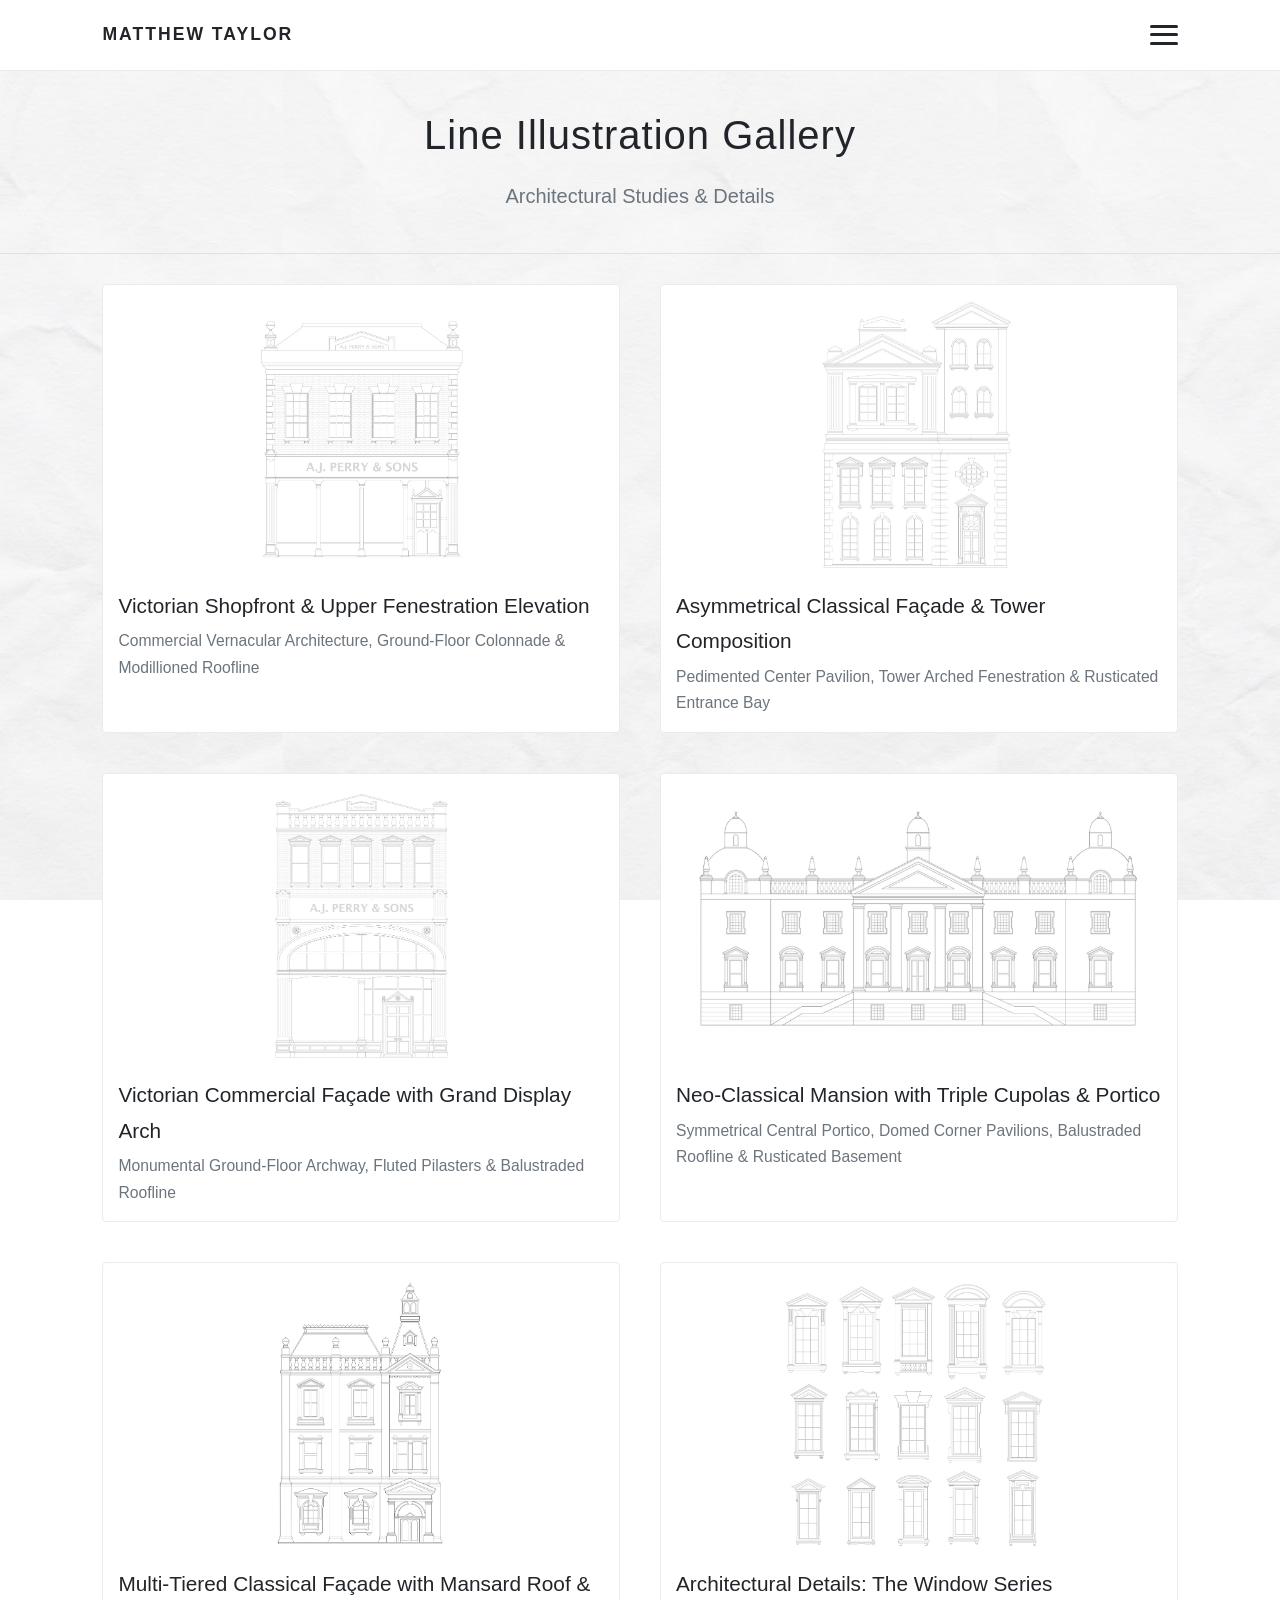
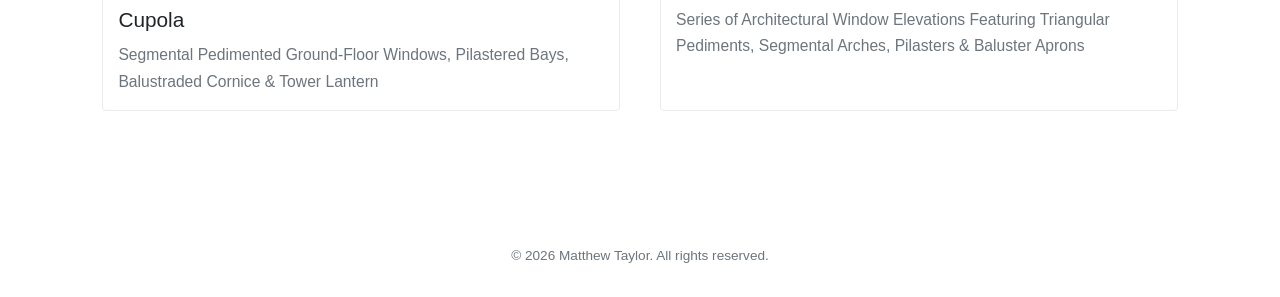
==== gallery/index.html @ 96f62182 "Add files via upload" ====
<!DOCTYPE html>
<html lang="en">
<head>
    <meta charset="UTF-8">
    <meta name="viewport" content="width=device-width, initial-scale=1.0">
    <title>Gallery - Architectural Illustration</title>
    <link rel="stylesheet" href="../style.css">
</head>
<body>

    <!-- Header / Navigation -->
    <!-- <header>
        <div class="logo"><a href="/" class="logo-link">MATTHEW TAYLOR</a></div> -->
        
        <!-- Hamburger Icon -->
        <!-- <button class="hamburger-toggle" id="hamburger-btn" aria-label="Toggle navigation">
            <span class="bar"></span>
            <span class="bar"></span>
            <span class="bar"></span>
        </button> -->

        <!-- Full Screen Nav Overlay -->
        <!-- <nav class="nav-menu" id="nav-menu">
            <a href="/">Illustration</a>
            <a href="gallery/" class="active-link">Gallery</a>
            <a href="/#about">About</a>
            <a href="#contact-modal" id="contact-link">Contact</a>
        </nav>
    </header> -->

    <div id="header-container"></div>

    <!-- Gallery Hero Section -->
    <section class="hero">
        <h1>Line Illustration Gallery</h1>
        <p>Architectural Studies & Details</p>
    </section>

    <!-- Gallery Grid Section -->
    <section class="gallery-section">
        <div class="gallery-grid">

            <div class="gallery-card">
                <img src="../images/img30.jpeg" alt="Victorian Shopfront & Upper Fenestration Elevation" class="project-img">
                <div class="gallery-card-info">
                    <h3>Victorian Shopfront & Upper Fenestration Elevation</h3>
                    <p>Commercial Vernacular Architecture, Ground-Floor Colonnade & Modillioned Roofline</p>
                </div>
            </div>

            <div class="gallery-card">
                <img src="../images/img31.jpeg" alt="Asymmetrical Classical Façade & Tower Composition" class="project-img">
                <div class="gallery-card-info">
                    <h3>Asymmetrical Classical Façade & Tower Composition</h3>
                    <p>Pedimented Center Pavilion, Tower Arched Fenestration & Rusticated Entrance Bay</p>
                </div>
            </div>

            <div class="gallery-card">
                <img src="../images/img32.jpeg" alt="Victorian Commercial Façade with Grand Display Arch" class="project-img">
                <div class="gallery-card-info">
                    <h3>Victorian Commercial Façade with Grand Display Arch</h3>
                    <p>Monumental Ground-Floor Archway, Fluted Pilasters & Balustraded Roofline</p>
                </div>
            </div>

            <div class="gallery-card">
                <img src="../images/img33.jpeg" alt="Neo-Classical Mansion with Triple Cupolas & Portico" class="project-img">
                <div class="gallery-card-info">
                    <h3>Neo-Classical Mansion with Triple Cupolas & Portico</h3>
                    <p>Symmetrical Central Portico, Domed Corner Pavilions, Balustraded Roofline & Rusticated Basement</p>
                </div>
            </div>

            <div class="gallery-card">
                <img src="../images/img34.jpeg" alt="Multi-Tiered Classical Façade with Mansard Roof & Cupola" class="project-img">
                <div class="gallery-card-info">
                    <h3>Multi-Tiered Classical Façade with Mansard Roof & Cupola</h3>
                    <p>Segmental Pedimented Ground-Floor Windows, Pilastered Bays, Balustraded Cornice & Tower Lantern</p>
                </div>
            </div>

            <div class="gallery-card">
                <img src="../images/img35.jpeg" alt="Architectural Details: The Window Series" class="project-img">
                <div class="gallery-card-info">
                    <h3>Architectural Details: The Window Series</h3>
                    <p>Series of Architectural Window Elevations Featuring Triangular Pediments, Segmental Arches, Pilasters & Baluster Aprons</p>
                </div>
            </div>

        </div>
    </section>

    <!-- Contact Popup Modal -->
    <div id="contact-modal" class="contact-modal">
        <div class="contact-modal-content">
            <span class="contact-close-btn">&times;</span>
            <h2>Get in Touch</h2>
            <p class="contact-subtitle">For commissions, inquiries, or collaboration opportunities:</p>
            
            <div class="contact-info">
                <div class="contact-item">
                    <strong>Email:</strong>
                    <a href="mailto:mrmatthewtaylor@protonmail.com">mrmatthewtaylor@protonmail.com</a>
                </div>
                <div class="contact-item">
                    <strong>Location:</strong>
                    <span>United Kingdom</span>
                </div>
            </div>
        </div>
    </div>

    <!-- Footer -->
    <footer id="contact">
        <p>&copy; 2026 Matthew Taylor. All rights reserved.</p>
    </footer>
    
    <!-- Lightbox Modal -->
    <div id="lightbox" class="lightbox">
        <span class="close-btn">&times;</span>
        <span class="nav-btn prev-btn">&#10094;</span>
        <div class="lightbox-content">
            <img class="lightbox-img" id="lightbox-img" alt="Enlarged project view">
            <p id="lightbox-title"></p>
        </div>
        <span class="nav-btn next-btn">&#10095;</span>
    </div>

    <!-- Back to Top Button -->
    <button id="back-to-top" class="back-to-top" aria-label="Back to top">&#8679;</button>

    <script src="../script.js"></script>

</body>
</html>
---- style.css ----
/* General Resets */
* {
    box-sizing: border-box;
    margin: 0;
    padding: 0;
}

body {
    font-family: 'Helvetica Neue', Arial, sans-serif;
    font-size: 17px;
    line-height: 1.7;
    
    background-image: url('images/bg-img1.jpg'); 
    background-repeat: repeat;
    background-position: center top;
    background-attachment: fixed;
    
    color: #212529;
    
    /* Page Transition Fade Effect */
    opacity: 1;
    transition: opacity 0.4s ease-in-out;
}

body.fade-out {
    opacity: 0;
}

body.lightbox-open,
body.nav-open,
body.modal-open {
    overflow: hidden;
}

/* Header & Navigation */
header {
    display: flex;
    justify-content: space-between;
    align-items: center;
    padding: 20px 8%;
    background-color: #ffffff;
    border-bottom: 1px solid #e9ecef;
    position: relative;
    z-index: 1000;
}

.logo-link {
    text-decoration: none;
    color: #212529;
    font-weight: 700;
    letter-spacing: 2px;
    font-size: 1.1rem;
}

/* Hamburger Toggle Button */
.hamburger-toggle {
    display: flex;
    flex-direction: column;
    justify-content: space-between;
    width: 28px;
    height: 20px;
    background: transparent;
    border: none;
    cursor: pointer;
    padding: 0;
    z-index: 2001;
    position: relative;
}

.hamburger-toggle .bar {
    width: 100%;
    height: 3px;
    background-color: #212529;
    border-radius: 2px;
    transition: transform 0.4s ease, opacity 0.3s ease, background-color 0.3s ease;
}

.hamburger-toggle.active .bar {
    background-color: #212529;
}

.hamburger-toggle.active .bar:nth-child(1) {
    transform: translateY(8.5px) rotate(45deg);
}

.hamburger-toggle.active .bar:nth-child(2) {
    opacity: 0;
}

.hamburger-toggle.active .bar:nth-child(3) {
    transform: translateY(-8.5px) rotate(-45deg);
}

/* Full-Screen Flowing Navigation Overlay */
.nav-menu {
    position: fixed;
    top: 0;
    left: 0;
    width: 100vw;
    height: 100vh;
    z-index: 2000;
    
    background-image: url('images/bg-img1.jpg');
    background-repeat: no-repeat;
    background-size: cover;
    background-position: center;
    
    display: flex;
    flex-direction: column;
    justify-content: center;
    align-items: center;
    gap: 30px;
    
    opacity: 0;
    visibility: hidden;
    transform: translateY(-20px);
    transition: opacity 0.5s cubic-bezier(0.16, 1, 0.3, 1), 
                transform 0.5s cubic-bezier(0.16, 1, 0.3, 1), 
                visibility 0.5s ease;
}

.nav-menu a {
    text-decoration: none;
    color: #212529;
    font-size: 2.2rem;
    font-weight: 300;
    letter-spacing: 2px;
    text-transform: uppercase;
    
    opacity: 0;
    transform: translateY(20px);
    transition: opacity 0.4s ease, transform 0.4s ease;
}

.nav-menu.active {
    opacity: 1;
    visibility: visible;
    transform: translateY(0);
}

.nav-menu.active a {
    opacity: 1;
    transform: translateY(0);
}

.nav-menu.active a:nth-child(1) { transition-delay: 0.15s; }
.nav-menu.active a:nth-child(2) { transition-delay: 0.25s; }
.nav-menu.active a:nth-child(3) { transition-delay: 0.35s; }
.nav-menu.active a:nth-child(4) { transition-delay: 0.45s; }

nav a.active-link {
    font-weight: 600;
    border-bottom: 2px solid #212529;
}

/* Hero Section */
.hero {
    text-align: center;
    padding: 30px 10px 40px 10px;
    background-color: rgba(255, 255, 255, 0.5);
    border-bottom: 1px solid #e1e1e1;
}

.hero h1 {
    font-size: 2.5rem;
    font-weight: 300;
    letter-spacing: 1px;
    margin-bottom: 10px;
}

.hero p {
    font-size: 1.25rem;
    color: #6c757d;
}

@media (max-width: 600px) {
    .hero h1 {
        font-size: 1.75rem;
    }
    
    .hero p {
        font-size: 1rem;
    }

    .nav-menu a {
        font-size: 1.6rem;
    }
}

/* Projects Section */
.projects {
    padding: 30px 8% 8% 8%;
    border-top: 1px solid #e9ecef;
    background-color: rgba(255, 255, 255, 0.5);
}

.projects h2 {
    font-size: 1.4rem;
    font-weight: 400;
    margin-bottom: 30px;
    letter-spacing: 1px;
}

.project-grid {
    display: grid;
    grid-template-columns: repeat(auto-fit, minmax(280px, 1fr));
    gap: 30px;
}

.project-card {
    background-color: #ffffff;
    padding: 15px;
    border: 1px solid #e9ecef;
    border-radius: 4px;
}

.project-card h3 {
    font-size: 1.3rem;
    font-weight: 500;
    color: #212529;
    margin-bottom: 5px;
}

.project-card p {
    color: #6c757d;
    font-size: 0.98rem;
}

/* Gallery Section */
.gallery-section {
    padding: 30px 8% 8% 8%;
    background-color: rgba(255, 255, 255, 0.5);
}

.gallery-grid {
    display: grid;
    grid-template-columns: repeat(auto-fit, minmax(280px, 1fr));
    gap: 30px;
    width: 100%;
    max-width: 1600px;
    margin: 0 auto;
}

.gallery-card {
    background-color: #ffffff;
    padding: 15px;
    border: 1px solid #e9ecef;
    border-radius: 4px;
    overflow: hidden;
}

.gallery-card-info h3 {
    font-size: 1.3rem;
    font-weight: 500;
    color: #212529;
    margin-bottom: 5px;
}

.gallery-card-info p {
    color: #6c757d;
    font-size: 0.98rem;
}

/* Responsive Image Styling */
.project-img {
    width: 100%;
    max-width: 100%;
    height: auto;
    aspect-ratio: 16 / 9;
    object-fit: contain; 
    background-color: #ffffff; 
    display: block;
    margin-bottom: 15px;
    border-radius: 2px;
    cursor: pointer;
    box-sizing: border-box;

}

@media (min-width: 992px) {
    .project-grid, .gallery-grid {
        grid-template-columns: repeat(auto-fit, minmax(380px, 1fr)); 
        gap: 40px;
    }
}

@media (max-width: 600px) {
    .project-grid, .gallery-grid {
        grid-template-columns: 1fr; 
        gap: 20px;
    }

    .project-card, .gallery-card {
        width: 100%;
        box-sizing: border-box; 
    }

    .project-img {
        aspect-ratio: 4 / 3; 
    }
}

/* About Section */
.about-section {
    max-width: 850px;
    margin: 40px auto;
    padding: 35px;
    background-color: rgba(10, 25, 47, 0.85); 
    border: 1px solid rgba(255, 255, 255, 0.15);
    border-radius: 4px;
}

.about-section h2 {
    font-size: 1.7rem;
    color: #f8f9fa;
    margin-bottom: 20px;
    border-bottom: 1px solid rgba(255, 255, 255, 0.2);
    padding-bottom: 10px;
    letter-spacing: 0.5px;
}

.about-lead {
    font-size: 1.15rem;
    line-height: 1.7;
    color: #e9ecef;
    margin-bottom: 20px;
}

.about-section p {
    font-size: 1.1rem;
    line-height: 1.75;
    color: #ced4da;
    margin-bottom: 16px;
}

@media (max-width: 768px) {
    .about-section p {
        font-size: 0.9rem;
        line-height: 1.6;
    }
}

.about-section strong {
    color: #ffffff;
}

/* Footer */
footer {
    text-align: center;
    padding: 30px;
    color: #6c757d;
    font-size: 0.85rem;
    background-color: #ffffff;
}

/* Lightbox Styles */
.lightbox {
    position: fixed;
    z-index: 3000;
    top: 0;
    left: 0;
    width: 100%;
    height: 100%;
    background-color: rgba(0, 0, 0, 0.85); 
    display: flex;
    align-items: center;
    justify-content: center;
    opacity: 0;
    pointer-events: none;
    transition: opacity 0.3s ease;
}

.lightbox.active {
    opacity: 1;
    pointer-events: auto;
}

.lightbox-img {
    max-width: 90vw;  
    max-height: 80vh; 
    object-fit: contain;
}

#lightbox-title {
    color: #ffffff;
    font-family: sans-serif;
    font-size: 1rem;
    text-align: center;
    margin-top: 12px;
}

.close-btn {
    position: absolute;
    top: 25px;
    right: 35px;
    color: #ffffff;
    font-size: 40px;
    font-weight: 300;
    cursor: pointer;
    z-index: 3001;
}

.close-btn:hover {
    color: #939596;
}

.nav-btn {
    position: absolute;
    top: 50%;
    transform: translateY(-50%);
    color: #939596;
    font-size: 40px;
    font-weight: 300;
    cursor: pointer;
    padding: 20px;
    user-select: none;
    z-index: 3001;
}

.nav-btn:hover {
    color: #939596;
}

.prev-btn {
    left: 30px;
}

.next-btn {
    right: 30px;
}

/* Back to Top Button Styles */
.back-to-top {
    position: fixed;
    bottom: 30px;
    right: 30px;
    z-index: 999;
    background-color: #212529;
    color: #ffffff;
    border: none;
    border-radius: 50%;
    width: 48px;
    height: 48px;
    font-size: 22px;
    cursor: pointer;
    display: flex;
    align-items: center;
    justify-content: center;
    opacity: 0;
    visibility: hidden;
    transition: opacity 0.3s ease, visibility 0.3s ease, background-color 0.2s ease;
    box-shadow: 0 4px 10px rgba(0,0,0,0.15);
}

.back-to-top.show {
    opacity: 1;
    visibility: visible;
}

.back-to-top:hover {
    background-color: #495057;
}

/* Contact Modal Styles */
.contact-modal {
    display: none;
    position: fixed;
    z-index: 4000;
    top: 0;
    left: 0;
    width: 100%;
    height: 100%;
    background-color: rgba(0, 0, 0, 0.65);
    backdrop-filter: blur(6px);
    justify-content: center;
    align-items: center;
}

.contact-modal.active {
    display: flex;
}

.contact-modal-content {
    background-image: url('images/bg-img1.jpg');
    background-repeat: no-repeat;
    background-size: cover;
    background-position: center;
    padding: 5rem 4rem;
    border-radius: 4px;
    max-width: 450px;
    width: 90%;
    position: relative;
    border: 1px solid rgba(0, 0, 0, 0.15);
    color: #212529;
}

.contact-close-btn {
    position: absolute;
    top: 1rem;
    right: 1.25rem;
    font-size: 1.8rem;
    font-weight: 300;
    cursor: pointer;
    color: #495057;
}

.contact-close-btn:hover {
    color: #000000;
}

.contact-modal-content h2 {
    margin-top: 0;
    margin-bottom: 0.5rem;
    font-size: 1.75rem;
    font-weight: 400;
    letter-spacing: 0.5px;
    color: #212529;
}

.contact-subtitle {
    color: #6c757d;
    font-size: 0.95rem;
    margin-bottom: 1.5rem;
}

.contact-info {
    display: flex;
    flex-direction: column;
    gap: 1.2rem;
}

.contact-item {
    display: flex;
    flex-direction: column;
    font-size: 1rem;
}

.contact-item strong {
    font-size: 0.8rem;
    text-transform: uppercase;
    letter-spacing: 0.08em;
    color: #495057;
    margin-bottom: 0.2rem;
}

.contact-item a, 
.contact-item span {
    color: #212529;
    text-decoration: underline;
}

.contact-item span {
    text-decoration: none;
}
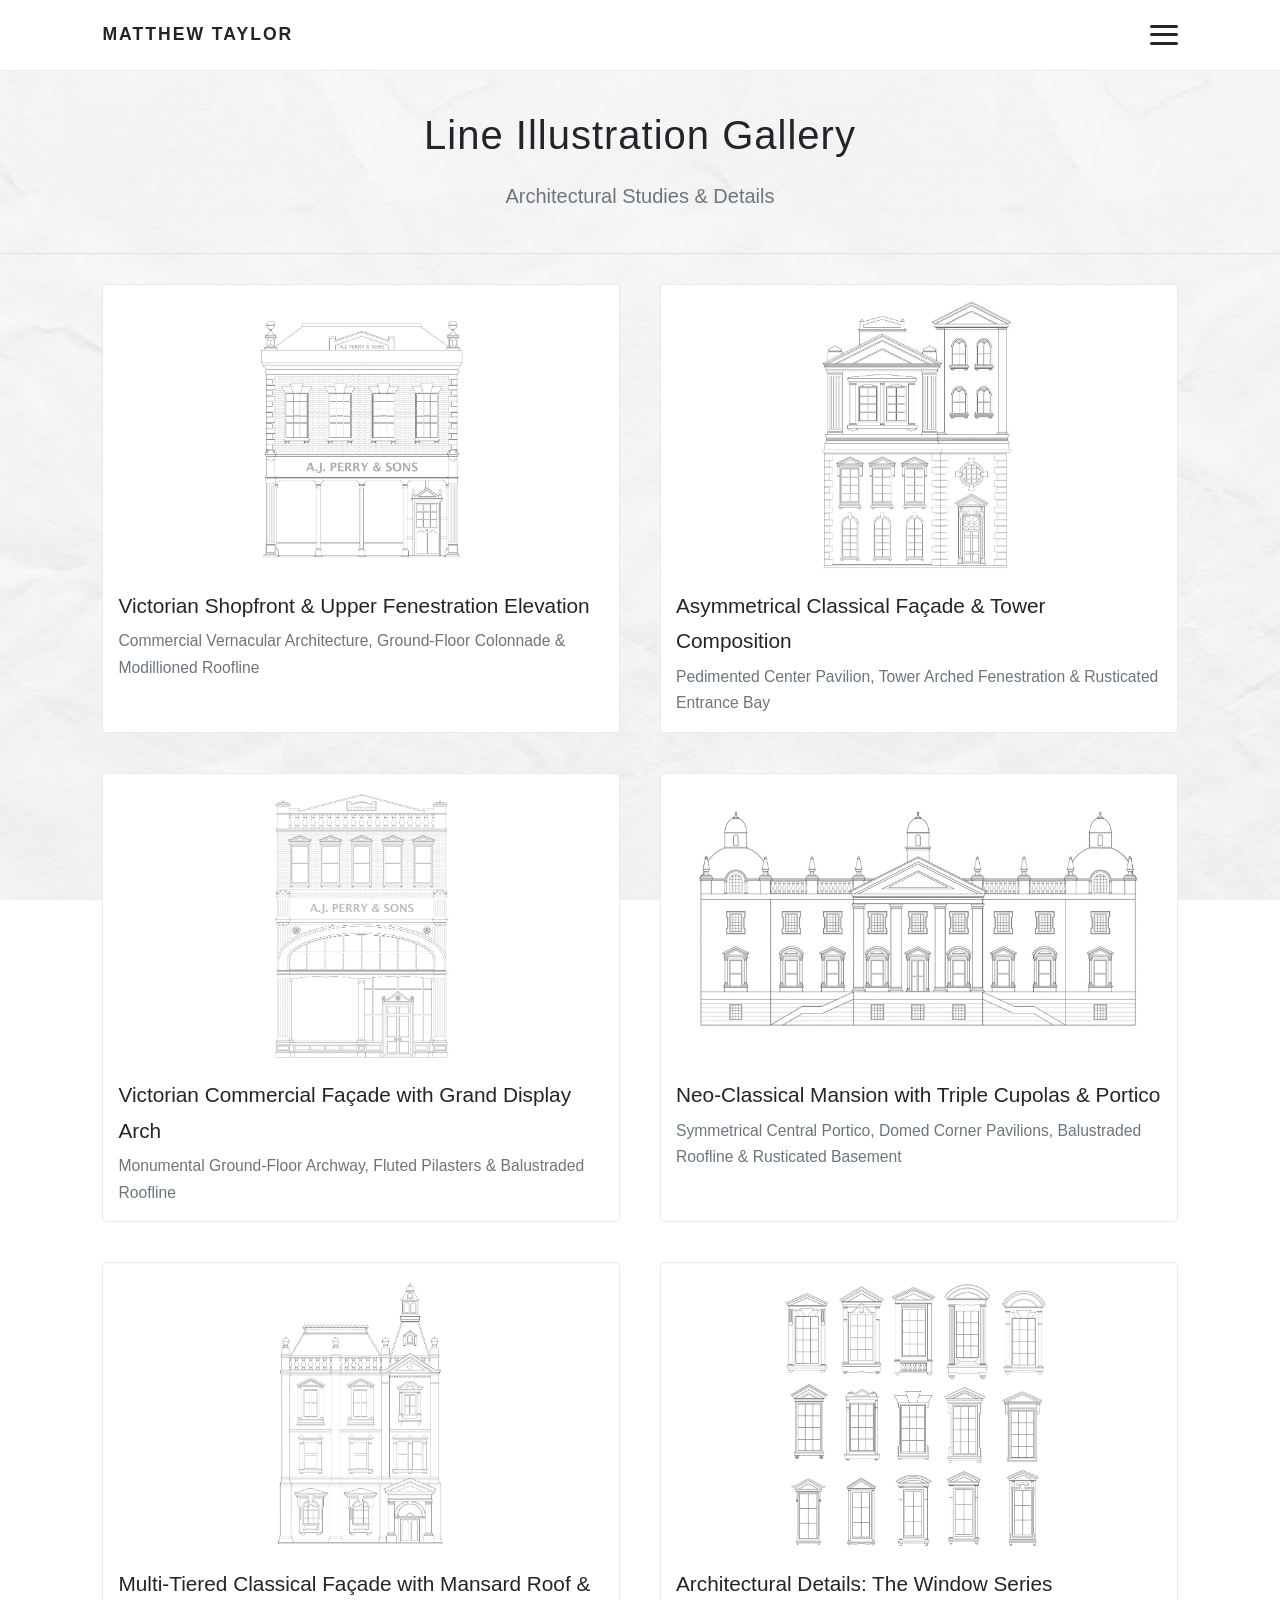
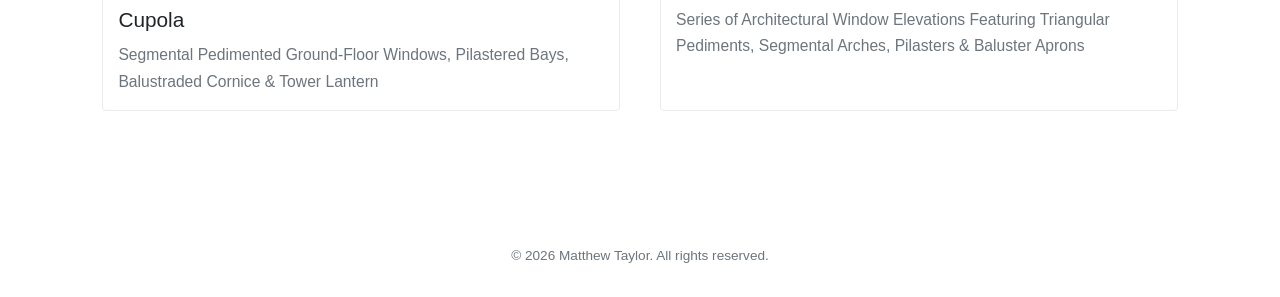
==== commit 281138a9: "Add files via upload" ====
--- a/gallery/index.html
+++ b/gallery/index.html
@@ -7,26 +7,6 @@
     <link rel="stylesheet" href="../style.css">
 </head>
 <body>
-
-    <!-- Header / Navigation -->
-    <!-- <header>
-        <div class="logo"><a href="/" class="logo-link">MATTHEW TAYLOR</a></div> -->
-        
-        <!-- Hamburger Icon -->
-        <!-- <button class="hamburger-toggle" id="hamburger-btn" aria-label="Toggle navigation">
-            <span class="bar"></span>
-            <span class="bar"></span>
-            <span class="bar"></span>
-        </button> -->
-
-        <!-- Full Screen Nav Overlay -->
-        <!-- <nav class="nav-menu" id="nav-menu">
-            <a href="/">Illustration</a>
-            <a href="gallery/" class="active-link">Gallery</a>
-            <a href="/#about">About</a>
-            <a href="#contact-modal" id="contact-link">Contact</a>
-        </nav>
-    </header> -->
 
     <div id="header-container"></div>
 
@@ -91,10 +71,32 @@
         </div>
     </section>
 
-    <!-- Contact Popup Modal -->
-    <div id="contact-modal" class="contact-modal">
-        <div class="contact-modal-content">
-            <span class="contact-close-btn">&times;</span>
+    <!-- About Modal Overlay -->
+    <div id="about-modal" class="full-screen-modal">
+        <button class="modal-close-btn about-close-btn" aria-label="Close about modal">&times;</button>
+        <div class="modal-content">
+            <h2>About the Project</h2>
+            
+            <p class="about-lead">
+                This illustration series explores classical architectural language and craftsmanship through the concept of <strong>spoliation</strong>—reimagining historical elements like Mannerist volutes and Renaissance pediments in new digital compositions.
+            </p>
+
+            <p>
+                By combining disparate motifs through precise draftsmanship, proportion, and geometry, the project honors traditional architectural syntax while expanding its creative boundaries beyond rigid replication.
+            </p>
+
+            <p>
+                The primary objective of this work is to study and celebrate traditional architectural syntax while pushing beyond rigid historical replication. By analyzing how disparate motifs interact when unified through precise draftsmanship, proportion, and geometry, these illustrations seek to honor traditional craftsmanship while opening up new creative possibilities within classical design.
+            </p>
+
+            <p>All illustrations in this project are 100% human-created. No artificial intelligence was used to generate or synthesize any visual content.</p>
+        </div>
+    </div>
+
+    <!-- Contact Full-Screen Modal -->
+    <div id="contact-modal" class="full-screen-modal">
+        <button class="modal-close-btn contact-close-btn" aria-label="Close contact modal">&times;</button>
+        <div class="modal-content">
             <h2>Get in Touch</h2>
             <p class="contact-subtitle">For commissions, inquiries, or collaboration opportunities:</p>
             
--- a/style.css
+++ b/style.css
@@ -17,7 +17,6 @@
     
     color: #212529;
     
-    /* Page Transition Fade Effect */
     opacity: 1;
     transition: opacity 0.4s ease-in-out;
 }
@@ -28,7 +27,8 @@
 
 body.lightbox-open,
 body.nav-open,
-body.modal-open {
+body.modal-open,
+body.about-open {
     overflow: hidden;
 }
 
@@ -63,7 +63,7 @@
     border: none;
     cursor: pointer;
     padding: 0;
-    z-index: 2001;
+    z-index: 3000;
     position: relative;
 }
 
@@ -274,7 +274,6 @@
     border-radius: 2px;
     cursor: pointer;
     box-sizing: border-box;
-
 }
 
 @media (min-width: 992px) {
@@ -300,48 +299,133 @@
     }
 }
 
-/* About Section */
-.about-section {
+/* Shared Full-Screen Modal Overlays */
+.full-screen-modal {
+    position: fixed;
+    top: 0;
+    left: 0;
+    width: 100vw;
+    height: 100vh;
+    z-index: 2500;
+    
+    background-image: url('images/bg-img1.jpg');
+    background-repeat: no-repeat;
+    background-size: cover;
+    background-position: center;
+    
+    display: flex;
+    justify-content: center;
+    align-items: center;
+    padding: 40px 20px;
+    overflow-y: auto;
+    
+    opacity: 0;
+    visibility: hidden;
+    transform: translateY(-20px);
+    transition: opacity 0.5s cubic-bezier(0.16, 1, 0.3, 1), 
+                transform 0.5s cubic-bezier(0.16, 1, 0.3, 1), 
+                visibility 0.5s ease;
+}
+
+.full-screen-modal.active {
+    opacity: 1;
+    visibility: visible;
+    transform: translateY(0);
+}
+
+.modal-content {
     max-width: 850px;
-    margin: 40px auto;
-    padding: 35px;
-    background-color: rgba(10, 25, 47, 0.85); 
-    border: 1px solid rgba(255, 255, 255, 0.15);
-    border-radius: 4px;
-}
-
-.about-section h2 {
-    font-size: 1.7rem;
-    color: #f8f9fa;
+    width: 100%;
+    margin: auto;
+    color: #212529;
+}
+
+.modal-content h2 {
+    font-size: 2rem;
+    color: #212529;
     margin-bottom: 20px;
-    border-bottom: 1px solid rgba(255, 255, 255, 0.2);
+    border-bottom: 1px solid rgba(0, 0, 0, 0.15);
     padding-bottom: 10px;
     letter-spacing: 0.5px;
+    font-weight: 400;
 }
 
 .about-lead {
     font-size: 1.15rem;
     line-height: 1.7;
-    color: #e9ecef;
+    color: #212529;
     margin-bottom: 20px;
 }
 
-.about-section p {
+.modal-content p {
     font-size: 1.1rem;
     line-height: 1.75;
-    color: #ced4da;
+    color: #495057;
     margin-bottom: 16px;
 }
 
 @media (max-width: 768px) {
-    .about-section p {
-        font-size: 0.9rem;
+    .modal-content p {
+        font-size: 0.95rem;
         line-height: 1.6;
     }
 }
 
-.about-section strong {
-    color: #ffffff;
+.modal-content strong {
+    color: #212529;
+}
+
+.modal-close-btn {
+    position: absolute;
+    top: 25px;
+    right: 35px;
+    background: transparent;
+    border: none;
+    color: #212529;
+    font-size: 40px;
+    font-weight: 300;
+    cursor: pointer;
+    z-index: 2501;
+}
+
+.modal-close-btn:hover {
+    color: #6c757d;
+}
+
+.contact-subtitle {
+    color: #6c757d;
+    font-size: 1.1rem;
+    margin-bottom: 2rem;
+}
+
+.contact-info {
+    display: flex;
+    flex-direction: column;
+    gap: 1.5rem;
+}
+
+.contact-item {
+    display: flex;
+    flex-direction: column;
+    font-size: 1.1rem;
+}
+
+.contact-item strong {
+    font-size: 0.85rem;
+    text-transform: uppercase;
+    letter-spacing: 0.08em;
+    color: #6c757d;
+    margin-bottom: 0.3rem;
+}
+
+.contact-item a, 
+.contact-item span {
+    color: #212529;
+    text-decoration: underline;
+}
+
+.contact-item span {
+    text-decoration: none;
 }
 
 /* Footer */
@@ -356,12 +440,14 @@
 /* Lightbox Styles */
 .lightbox {
     position: fixed;
-    z-index: 3000;
+    z-index: 3500;
     top: 0;
     left: 0;
     width: 100%;
     height: 100%;
-    background-color: rgba(0, 0, 0, 0.85); 
+    background-color: rgba(0, 0, 0, 0.7); 
+    backdrop-filter: blur(8px);
+    -webkit-backdrop-filter: blur(8px);
     display: flex;
     align-items: center;
     justify-content: center;
@@ -373,6 +459,13 @@
 .lightbox.active {
     opacity: 1;
     pointer-events: auto;
+}
+
+.lightbox-content {
+    display: flex;
+    flex-direction: column;
+    align-items: center;
+    transition: transform 0.25s ease, opacity 0.25s ease;
 }
 
 .lightbox-img {
@@ -397,7 +490,7 @@
     font-size: 40px;
     font-weight: 300;
     cursor: pointer;
-    z-index: 3001;
+    z-index: 3501;
 }
 
 .close-btn:hover {
@@ -414,7 +507,7 @@
     cursor: pointer;
     padding: 20px;
     user-select: none;
-    z-index: 3001;
+    z-index: 3501;
 }
 
 .nav-btn:hover {
@@ -429,7 +522,12 @@
     right: 30px;
 }
 
-/* Back to Top Button Styles */
+@media (max-width: 600px) {
+    .nav-btn {
+        display: none !important;
+    }
+}
+
 .back-to-top {
     position: fixed;
     bottom: 30px;
@@ -459,96 +557,4 @@
 
 .back-to-top:hover {
     background-color: #495057;
-}
-
-/* Contact Modal Styles */
-.contact-modal {
-    display: none;
-    position: fixed;
-    z-index: 4000;
-    top: 0;
-    left: 0;
-    width: 100%;
-    height: 100%;
-    background-color: rgba(0, 0, 0, 0.65);
-    backdrop-filter: blur(6px);
-    justify-content: center;
-    align-items: center;
-}
-
-.contact-modal.active {
-    display: flex;
-}
-
-.contact-modal-content {
-    background-image: url('images/bg-img1.jpg');
-    background-repeat: no-repeat;
-    background-size: cover;
-    background-position: center;
-    padding: 5rem 4rem;
-    border-radius: 4px;
-    max-width: 450px;
-    width: 90%;
-    position: relative;
-    border: 1px solid rgba(0, 0, 0, 0.15);
-    color: #212529;
-}
-
-.contact-close-btn {
-    position: absolute;
-    top: 1rem;
-    right: 1.25rem;
-    font-size: 1.8rem;
-    font-weight: 300;
-    cursor: pointer;
-    color: #495057;
-}
-
-.contact-close-btn:hover {
-    color: #000000;
-}
-
-.contact-modal-content h2 {
-    margin-top: 0;
-    margin-bottom: 0.5rem;
-    font-size: 1.75rem;
-    font-weight: 400;
-    letter-spacing: 0.5px;
-    color: #212529;
-}
-
-.contact-subtitle {
-    color: #6c757d;
-    font-size: 0.95rem;
-    margin-bottom: 1.5rem;
-}
-
-.contact-info {
-    display: flex;
-    flex-direction: column;
-    gap: 1.2rem;
-}
-
-.contact-item {
-    display: flex;
-    flex-direction: column;
-    font-size: 1rem;
-}
-
-.contact-item strong {
-    font-size: 0.8rem;
-    text-transform: uppercase;
-    letter-spacing: 0.08em;
-    color: #495057;
-    margin-bottom: 0.2rem;
-}
-
-.contact-item a, 
-.contact-item span {
-    color: #212529;
-    text-decoration: underline;
-}
-
-.contact-item span {
-    text-decoration: none;
 }
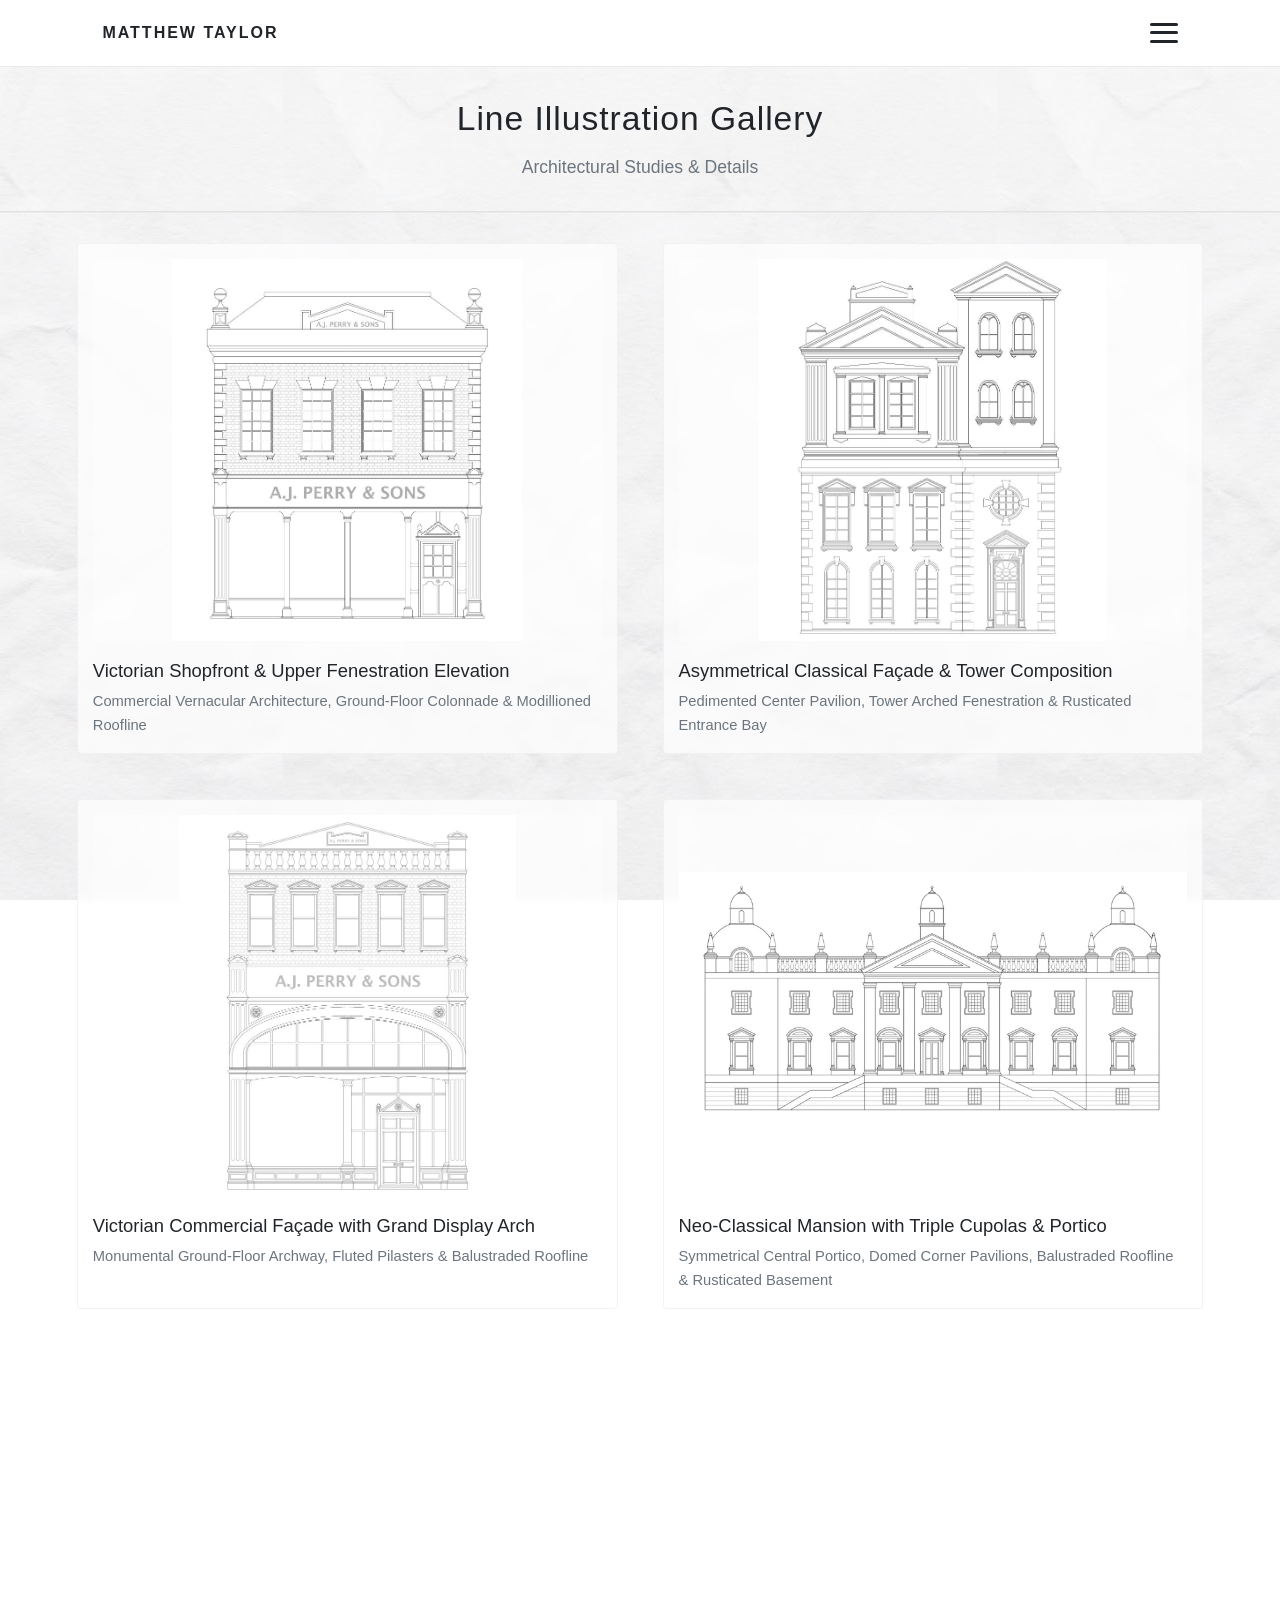
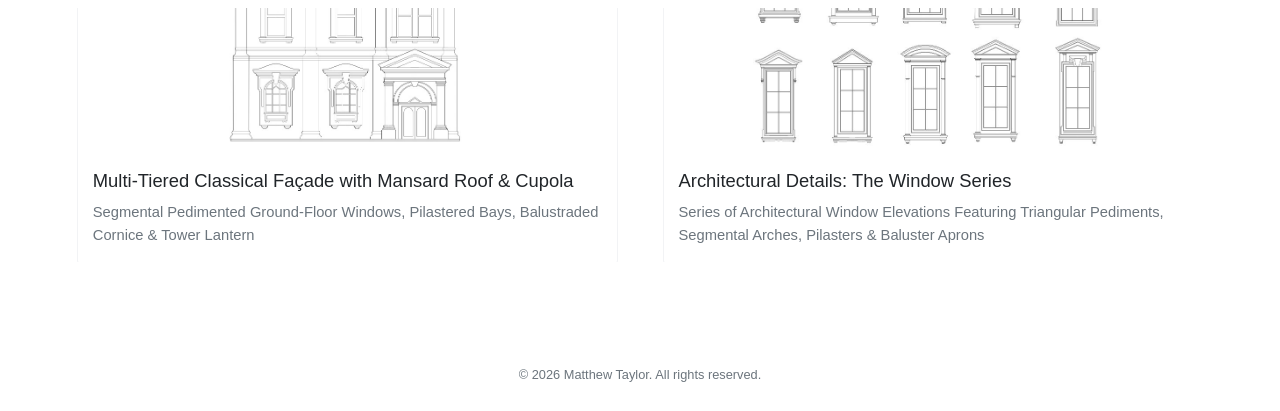
==== commit 9daf0d74: "Add files via upload" ====
--- a/gallery/index.html
+++ b/gallery/index.html
@@ -125,6 +125,7 @@
         <div class="lightbox-content">
             <img class="lightbox-img" id="lightbox-img" alt="Enlarged project view">
             <p id="lightbox-title"></p>
+            <p id="lightbox-hint" class="lightbox-hint">Swipe to browse</p>
         </div>
         <span class="nav-btn next-btn">&#10095;</span>
     </div>
--- a/style.css
+++ b/style.css
@@ -7,8 +7,8 @@
 
 body {
     font-family: 'Helvetica Neue', Arial, sans-serif;
-    font-size: 17px;
-    line-height: 1.7;
+    font-size: 16px;
+    line-height: 1.6;
     
     background-image: url('images/bg-img1.jpg'); 
     background-repeat: repeat;
@@ -16,7 +16,6 @@
     background-attachment: fixed;
     
     color: #212529;
-    
     opacity: 1;
     transition: opacity 0.4s ease-in-out;
 }
@@ -49,7 +48,7 @@
     color: #212529;
     font-weight: 700;
     letter-spacing: 2px;
-    font-size: 1.1rem;
+    font-size: 1rem;
 }
 
 /* Hamburger Toggle Button */
@@ -122,7 +121,7 @@
 .nav-menu a {
     text-decoration: none;
     color: #212529;
-    font-size: 2.2rem;
+    font-size: 2rem;
     font-weight: 300;
     letter-spacing: 2px;
     text-transform: uppercase;
@@ -156,109 +155,81 @@
 /* Hero Section */
 .hero {
     text-align: center;
-    padding: 30px 10px 40px 10px;
+    padding: 25px 10px 30px 10px;
     background-color: rgba(255, 255, 255, 0.5);
     border-bottom: 1px solid #e1e1e1;
 }
 
 .hero h1 {
-    font-size: 2.5rem;
+    font-size: 2.1rem;
     font-weight: 300;
     letter-spacing: 1px;
-    margin-bottom: 10px;
+    margin-bottom: 8px;
 }
 
 .hero p {
-    font-size: 1.25rem;
+    font-size: 1.1rem;
     color: #6c757d;
 }
 
 @media (max-width: 600px) {
     .hero h1 {
-        font-size: 1.75rem;
+        font-size: 1.5rem;
     }
     
     .hero p {
-        font-size: 1rem;
+        font-size: 0.95rem;
     }
 
     .nav-menu a {
-        font-size: 1.6rem;
-    }
-}
-
-/* Projects Section */
-.projects {
-    padding: 30px 8% 8% 8%;
+        font-size: 1.4rem;
+    }
+}
+
+/* Projects & Gallery Sections */
+.projects, .gallery-section {
+    padding: 30px 6% 6% 6%;
     border-top: 1px solid #e9ecef;
-    background-color: rgba(255, 255, 255, 0.5);
+    background-color: rgba(255, 255, 255, 0.4);
 }
 
 .projects h2 {
-    font-size: 1.4rem;
+    font-size: 1.25rem;
     font-weight: 400;
-    margin-bottom: 30px;
+    margin-bottom: 25px;
     letter-spacing: 1px;
 }
 
-.project-grid {
+.project-grid, .gallery-grid {
     display: grid;
-    grid-template-columns: repeat(auto-fit, minmax(280px, 1fr));
-    gap: 30px;
-}
-
-.project-card {
-    background-color: #ffffff;
+    grid-template-columns: repeat(auto-fit, minmax(340px, 1fr));
+    gap: 35px;
+    width: 100%;
+    max-width: 1700px;
+    margin: 0 auto;
+}
+
+/* Transparent Boxes for Image Cards */
+.project-card, .gallery-card {
+    background-color: rgba(255, 255, 255, 0.65); 
+    backdrop-filter: blur(4px);
+    -webkit-backdrop-filter: blur(4px);
     padding: 15px;
-    border: 1px solid #e9ecef;
-    border-radius: 4px;
-}
-
-.project-card h3 {
-    font-size: 1.3rem;
-    font-weight: 500;
-    color: #212529;
-    margin-bottom: 5px;
-}
-
-.project-card p {
-    color: #6c757d;
-    font-size: 0.98rem;
-}
-
-/* Gallery Section */
-.gallery-section {
-    padding: 30px 8% 8% 8%;
-    background-color: rgba(255, 255, 255, 0.5);
-}
-
-.gallery-grid {
-    display: grid;
-    grid-template-columns: repeat(auto-fit, minmax(280px, 1fr));
-    gap: 30px;
-    width: 100%;
-    max-width: 1600px;
-    margin: 0 auto;
-}
-
-.gallery-card {
-    background-color: #ffffff;
-    padding: 15px;
-    border: 1px solid #e9ecef;
+    border: 1px solid rgba(233, 236, 239, 0.6);
     border-radius: 4px;
     overflow: hidden;
 }
 
-.gallery-card-info h3 {
-    font-size: 1.3rem;
+.project-card h3, .gallery-card-info h3 {
+    font-size: 1.15rem;
     font-weight: 500;
     color: #212529;
     margin-bottom: 5px;
 }
 
-.gallery-card-info p {
+.project-card p, .gallery-card-info p {
     color: #6c757d;
-    font-size: 0.98rem;
+    font-size: 0.92rem;
 }
 
 /* Responsive Image Styling */
@@ -266,9 +237,9 @@
     width: 100%;
     max-width: 100%;
     height: auto;
-    aspect-ratio: 16 / 9;
+    aspect-ratio: 4 / 3; 
     object-fit: contain; 
-    background-color: #ffffff; 
+    background-color: rgba(255, 255, 255, 0.3); 
     display: block;
     margin-bottom: 15px;
     border-radius: 2px;
@@ -276,10 +247,10 @@
     box-sizing: border-box;
 }
 
-@media (min-width: 992px) {
+@media (min-width: 1200px) {
     .project-grid, .gallery-grid {
-        grid-template-columns: repeat(auto-fit, minmax(380px, 1fr)); 
-        gap: 40px;
+        grid-template-columns: repeat(auto-fit, minmax(460px, 1fr)); 
+        gap: 45px;
     }
 }
 
@@ -293,13 +264,9 @@
         width: 100%;
         box-sizing: border-box; 
     }
-
-    .project-img {
-        aspect-ratio: 4 / 3; 
-    }
-}
-
-/* Shared Full-Screen Modal Overlays */
+}
+
+/* Shared Full-Screen Modal Overlays (About & Contact) */
 .full-screen-modal {
     position: fixed;
     top: 0;
@@ -341,9 +308,9 @@
 }
 
 .modal-content h2 {
-    font-size: 2rem;
-    color: #212529;
-    margin-bottom: 20px;
+    font-size: 1.75rem;
+    color: #212529;
+    margin-bottom: 18px;
     border-bottom: 1px solid rgba(0, 0, 0, 0.15);
     padding-bottom: 10px;
     letter-spacing: 0.5px;
@@ -351,23 +318,23 @@
 }
 
 .about-lead {
-    font-size: 1.15rem;
+    font-size: 1.05rem;
+    line-height: 1.65;
+    color: #212529;
+    margin-bottom: 18px;
+}
+
+.modal-content p {
+    font-size: 1rem;
     line-height: 1.7;
-    color: #212529;
-    margin-bottom: 20px;
-}
-
-.modal-content p {
-    font-size: 1.1rem;
-    line-height: 1.75;
     color: #495057;
-    margin-bottom: 16px;
+    margin-bottom: 15px;
 }
 
 @media (max-width: 768px) {
     .modal-content p {
-        font-size: 0.95rem;
-        line-height: 1.6;
+        font-size: 0.9rem;
+        line-height: 1.55;
     }
 }
 
@@ -394,7 +361,7 @@
 
 .contact-subtitle {
     color: #6c757d;
-    font-size: 1.1rem;
+    font-size: 1rem;
     margin-bottom: 2rem;
 }
 
@@ -407,11 +374,11 @@
 .contact-item {
     display: flex;
     flex-direction: column;
-    font-size: 1.1rem;
+    font-size: 1rem;
 }
 
 .contact-item strong {
-    font-size: 0.85rem;
+    font-size: 0.8rem;
     text-transform: uppercase;
     letter-spacing: 0.08em;
     color: #6c757d;
@@ -431,10 +398,10 @@
 /* Footer */
 footer {
     text-align: center;
-    padding: 30px;
+    padding: 25px;
     color: #6c757d;
-    font-size: 0.85rem;
-    background-color: #ffffff;
+    font-size: 0.8rem;
+    background-color: rgba(255, 255, 255, 0.65);
 }
 
 /* Lightbox Styles */
@@ -477,9 +444,20 @@
 #lightbox-title {
     color: #ffffff;
     font-family: sans-serif;
-    font-size: 1rem;
+    font-size: 0.95rem;
     text-align: center;
-    margin-top: 12px;
+    margin-top: 10px;
+}
+
+/* Lightbox Swipe Hint Style */
+.lightbox-hint {
+    color: #adb5bd;
+    font-family: sans-serif;
+    font-size: 0.8rem;
+    text-align: center;
+    margin-top: 4px;
+    letter-spacing: 0.5px;
+    opacity: 0.8;
 }
 
 .close-btn {
@@ -537,9 +515,9 @@
     color: #ffffff;
     border: none;
     border-radius: 50%;
-    width: 48px;
-    height: 48px;
-    font-size: 22px;
+    width: 44px;
+    height: 44px;
+    font-size: 20px;
     cursor: pointer;
     display: flex;
     align-items: center;
